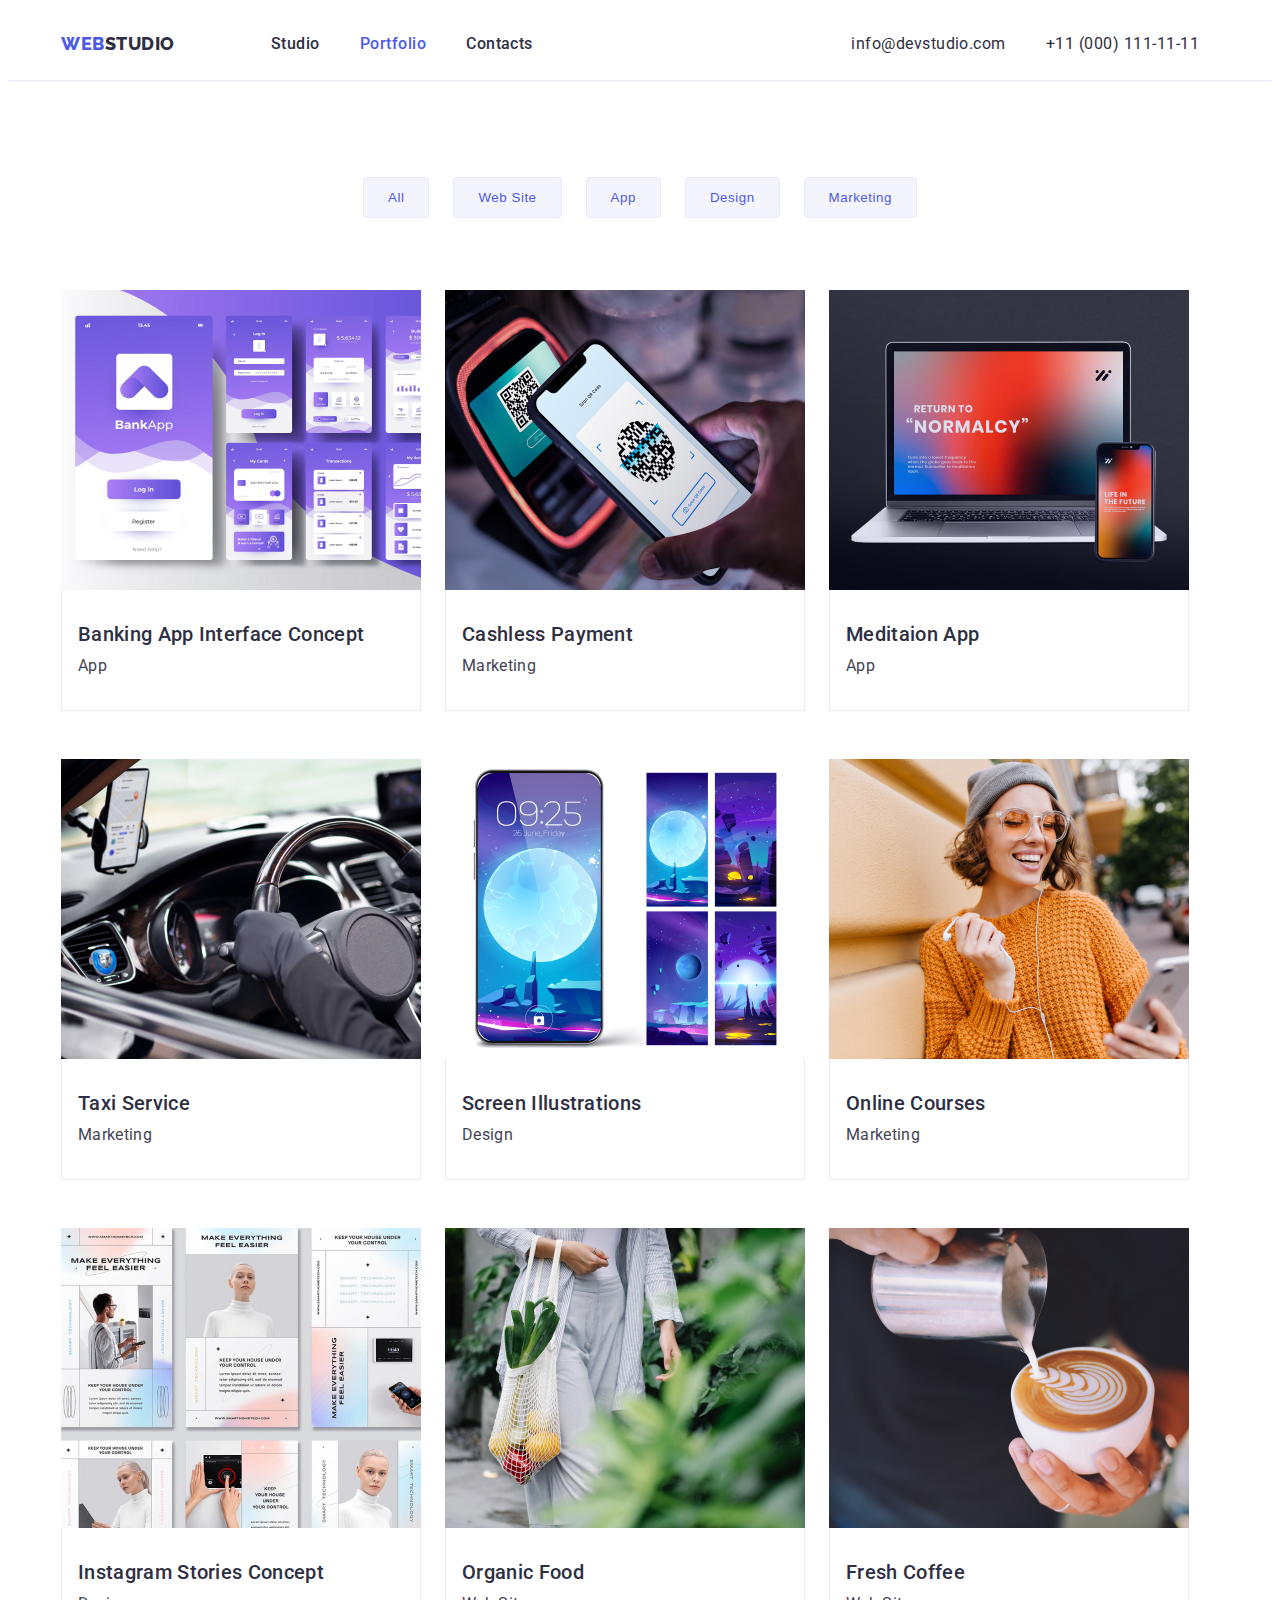
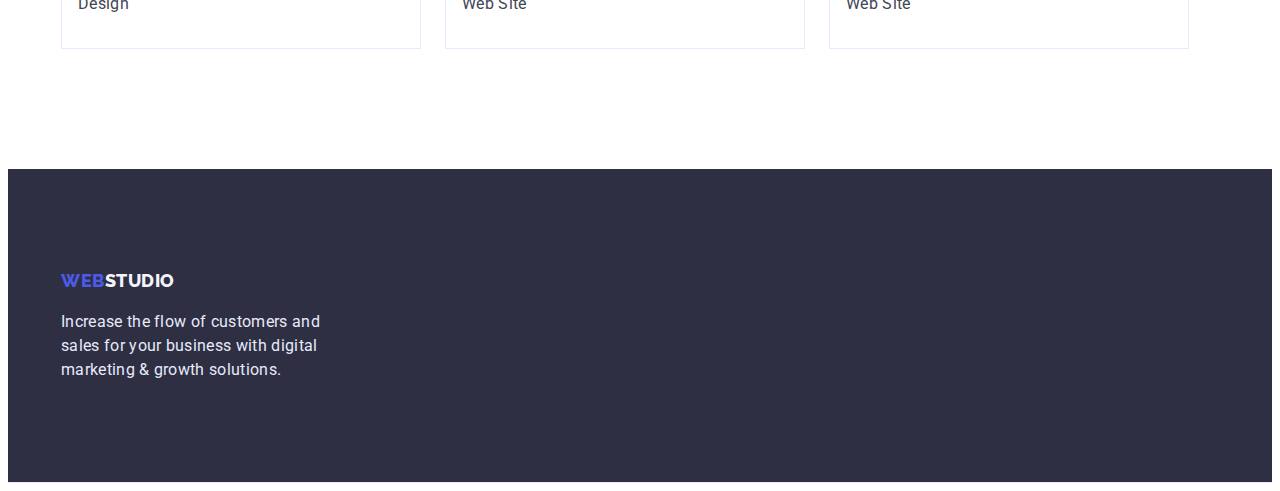
==== portfolio.html @ f0f3fbc9 "Initial commit" ====
<!DOCTYPE html>
<html lang="en">
<head>
    <meta charset="UTF-8">
    <meta http-equiv="X-UA-Compatible" content="IE=edge">
    <meta name="viewport" content="width=device-width, initial-scale=1.0">
    <title>Document</title>
    <link rel="preconnect" href="https://fonts.googleapis.com">
    <link rel="preconnect" href="https://fonts.gstatic.com" crossorigin>
    <link rel="stylesheet" href="https://fonts.googleapis.com/css2?family=Raleway:wght@800&family=Roboto:wght@400;500;700;900&display=swap">
    <link rel="stylesheet" href="https://cdnjs.cloudflare.com/ajax/libs/modern-normalize/1.1.0/modern-normalize.min.css" integrity="sha512-wpPYUAdjBVSE4KJnH1VR1HeZfpl1ub8YT/NKx4PuQ5NmX2tKuGu6U/JRp5y+Y8XG2tV+wKQpNHVUX03MfMFn9Q==" crossorigin="anonymous" referrerpolicy="no-referrer" />
    <link rel="stylesheet" href="./css/styles.css">
</head>
<body> 
    <header class="header">
        <div class="container">
            <div class="header-container">
                <nav class="header-nav">
                    <a class="logo" href="./index.html">WEB<span class="logo-second">STUDIO</span></a>
                    <ul class="header-menu">
                        <li><a href="./index.html" class="header-link">Studio</a></li>
                        <li><a href="./portfolio.html" class="header-link current">Portfolio</a></li>
                        <li><a href="" class="header-link">Contacts</a></li>
                    </ul>
                </nav>
                <address class="header-address">
                    <ul class="header-menu">
                        <li><a class="address" href="mailto:info@devstudio.com">info@devstudio.com</a></li>
                        <li><a class="address" href="tel:+110001111111">+11 (000) 111-11-11</a></li>   
                    </ul>
                </address>
            </div>
        </div>
    </header>  
    <main>
        <section class="section-buttons">
            <div class="container">
                <h1 class="visually-hidden">Filter</h1> 
                    <ul class="filter-buttons-nav">
                        <li><button class="filter-button" type="button">All</button></li>
                        <li><button class="filter-button" type="button">Web Site</button></li>
                        <li><button class="filter-button" type="button">App</button></li>
                        <li><button class="filter-button" type="button">Design</button></li>
                        <li><button class="filter-button" type="button">Marketing</button></li>
                    </ul>
                <ul class="flex-container">
                    <li class="flex-element">
                        <a href="" class="link">                                
                            <img src="./images/interface.jpg" alt="interface" width="360" height="300">
                            <div class="border">
                                <h2 class="head">Banking App Interface Concept</h2>
                                <p class="descr">App</p>
                            </div>
                        </a>
                    </li>
                    <li class="flex-element">
                        <a href="" class="link">
                            <img src="./images/payment.jpg" alt="payment" width="360" height="300">
                            <div class="border">
                            <h2 class="head">Cashless Payment</h2>
                            <p class="descr">Marketing</p>
                            </div>
                        </a>   
                    </li>
                    <li class="flex-element">
                        <a href="" class="link">
                            <img src="./images/meditaion.jpg" alt="meditaion" width="360" height="300">
                            <div class="border">
                            <h2 class="head">Meditaion App</h2>
                            <p class="descr">App</p>
                            </div>
                        </a>
                    </li>
                    <li class="flex-element">
                        <a href="" class="link">
                            <img src="./images/taxi.jpg" alt="taxi" width="360" height="300">
                            <div class="border">
                            <h2 class="head">Taxi Service</h2>
                            <p class="descr">Marketing</p>
                            </div>
                            
                        </a>
                    </li>
                    <li class="flex-element">
                        <a href="" class="link">
                            <img src="./images/screen.jpg" alt="screen" width="360" height="300">
                            <div class="border">
                            <h2 class="head">Screen Illustrations</h2>
                            <p class="descr">Design</p>
                            </div>
                        </a>
                    </li>
                    <li class="flex-element">
                        <a href="" class="link">
                            <img src="./images/courses.jpg" alt="courses" width="360" height="300">
                            <div class="border">
                            <h2 class="head">Online Courses</h2>
                            <p class="descr">Marketing</p>
                            </div>
                        </a>
                    </li>
                    <li class="flex-element">
                        <a href="" class="link">
                            <img src="./images/stories.jpg" alt="stories" width="360" height="300">
                            <div class="border">
                            <h2 class="head">Instagram Stories Concept</h2>
                            <p class="descr">Design</p>
                            </div>
                        </a>
                    </li>
                    <li class="flex-element">
                        <a href="" class="link">
                            <img src="./images/food.jpg" alt="food" width="360" height="300">
                            <div class="border">
                            <h2 class="head">Organic Food</h2>
                            <p class="descr">Web Site</p>
                            </div>
                        </a>
                    </li>
                    <li class="flex-element">
                        <a href="" class="link">
                            <img src="./images/coffee.jpg" alt="coffee" width="360" height="300">
                            <div class="border">
                            <h2 class="head">Fresh Coffee</h2>
                            <p class="descr">Web Site</p>
                            </div>
                        </a>
                    </li>
                </ul>
            </div>
        </section>
    </main>
<footer class="footer">
    <div class="container">
            <a class="logo" href="./index.html">WEB<span class="logo-second">STUDIO</span></a>
            <p class="descr">
                Increase the flow of customers and sales for your business with digital marketing & growth solutions.
            </p>
    </div>
</footer>
</body>
</html>
---- css/styles.css ----
:root {
--color-text-primary: #2E2F42;
--color-text-secondary: #434455;
--color-brand: #4D5AE5;
--color-white: #FFFFFF;
--color-footer: #E7E9FC;
--button-hover: #404BBF;
--button-filter-bcg: #F4F4FD;
--line-height-h-text: 1.2;
--line-height-p-text: 1.5;
}

body { 
    color: var(--color-text-primary);
    font-family: 'Roboto', sans-serif;
    font-weight: 400;
    font-size: 16px;
    letter-spacing: 0.02em;
    line-height: var(--line-height-p-text)
}

ul {
    list-style-type: none;
}

/*Header*/

.logo {
    color: var(--color-brand);
    font-family: 'Raleway';
    font-weight: 800;
    font-size: 18px;
    line-height: 1.33;
    letter-spacing: 0.03em;
    text-decoration: none;
    padding: 24px 0;
}

.logo .logo-second {
    color: var(--color-text-primary);
}

.header-link {
    color: var(--color-text-primary);
    text-decoration: none;
    font-family: 'Roboto';
    font-weight: 500;
    font-size: 16px;
    letter-spacing: 0.03em;
    line-height: var(--line-height-p-text);
    padding: 24px 20px; 
    margin: 0;
}

.header-menu:first-child {
    padding-left: 0;
}

.header-menu:last-child {
    padding-right: 0;
}

.header-link:hover,
.header-link:focus {
    text-decoration: underline;
    color: var(--color-brand);
}

.header-link.current {
    color: var(--color-brand)
}

.address {
    color: var(--color-text-primary);
    text-decoration: none;
    font-style: normal;
    font-size: 16px;
    letter-spacing: 0.03em; 
    line-height: var(--line-height-p-text)  
}

.address:hover,
.address:focus {
    color: var(--color-brand);
}

/*Hero*/

.hero {
    background-color: var(--color-text-primary);
    text-align: center;
    padding: 188px 472px;
}

.hero .text {
    color: var(--color-white);
    font-size: 56px;
    line-height: 1.07;
    letter-spacing: 0.02em;
    margin: 0;
    padding: 0;
    margin-bottom: 48px;
}

.hero .button {
    background-color: var(--color-brand);
    color: var(--color-white);
    font-weight: 500;
    cursor: pointer;
    box-shadow: 0px 4px 4px rgba(0, 0, 0, 0.15);
    border-radius: 4px;
    padding: 16px 32px;
    border: none;
}

.button:hover,
.button:focus {
    background-color: var(--button-hover);
}

/*Section*/

.section {
    padding-top: 120px;
    padding-bottom: 120px;
}

.section-image {
    padding-bottom: 120px;
}

.section-team {
    background-color: var(--button-filter-bcg);
    padding-bottom: 120px;
}

.people {
    background-color: var(--color-white);
    text-align: center;
    box-shadow: 0px 1px 6px rgba(46, 47, 66, 0.08), 0px 1px 1px rgba(46, 47, 66, 0.16), 0px 2px 1px rgba(46, 47, 66, 0.08);
    border-radius: 0px 0px 4px 4px;
}

.header-link {
    text-decoration: none;
}

.head {
    color: var(--color-text-primary);
    font-weight: 500;
    font-size: 20px;
    line-height: var(--line-height-h-text);
    margin: 0;
    margin-bottom: 8px;
}

.descr {
    color: var(--color-text-secondary);
    margin: 0;
}

.section-name {
    font-size: 36px;
    line-height: 1.1;
    text-transform: capitalize;
    text-align: center;
    margin: 0;
    margin-bottom: 72px;
}

/*Footer*/

.footer .logo-second {
    color: var(--button-filter-bcg);
}

.footer .descr {
    color: var(--color-footer);
    padding: 0;
    width: 264px;
    margin-top: 16px;
    margin-right: 0;
    
}

.footer {
    background-color: var(--color-text-primary);
    border-bottom: 1px solid var(--color-footer);
    padding-top: 100px;
    padding-bottom: 100px;

}

/*Portfolio*/

.filter-button {
    color: var(--color-brand);
    background-color: var(--button-filter-bcg);
    font-weight: 500;
    letter-spacing: 0.04em;
    cursor: pointer;
    border: 1px solid var(--color-footer);
    border-radius: 4px; 
    padding:12px 24px; 
}

.link {
    text-decoration: none;
}

.filter-button:hover,
.filter-button:focus {
    color: var(--color-white);
    background-color: var(--button-hover);
}

/* Container */

.container {
    max-width: 1158px;
    padding: 0 15px;
    margin: 0 auto;
}

/*Позиционирование*/

.header {
    background: var(--color-white);
    border-bottom: 1px solid var(--color-footer);
}

.header-container {
    display: flex;
    align-items: center;
}

.header-nav {
    display: flex;
    align-items: center;
    flex-grow: 1;
    gap: 76px;
}

.header-menu {
    display: flex;
    padding: 24px 0;
    margin: 0;
}

 .header-address {
    display: flex;
    align-items: center;
}

.address {
    padding: 20px;
}

.ul-list {
    display: flex;
    padding-left: 0;
    gap: 24px;
    margin: 0;
}

.section-team {
    padding: 120px;
}

.people .head {
    margin-top: 32px;
}

.people .descr {
    margin-bottom: 32px;
}

.visually-hidden {
    position: absolute;
    width: 1px;
    height: 1px;
    margin: -1px;
    border: 0;
    padding: 0;
    white-space: nowrap;
    clip-path: inset(100%);
    clip: rect(0 0 0 0);
    overflow: hidden;
}

.section-buttons {
    padding-top: 96px;
    padding-bottom: 120px;
}

.filter-buttons-nav {
    display: flex;
    gap: 24px;
    margin-bottom: 72px;
    margin-top: 0;
    justify-content: center;
    align-items: center; 
    padding-left: 0;
}

.flex-container {
    display: flex;
    flex-wrap: wrap;
    padding: 0;
    margin: 0;
}

.flex-element {
    margin-bottom: 48px;
    margin-right: 24px;
}

.flex-element:hover,
.flex-element:focus {
    box-shadow: 0px 1px 6px rgba(46, 47, 66, 0.08), 0px 1px 1px rgba(46, 47, 66, 0.16), 0px 2px 1px rgba(46, 47, 66, 0.08);
}

.flex-element:nth-last-child(-n+3) {
    margin-bottom: 0;
}

.flex-element:nth-child(3n) {
    margin-right: 0;
}

.flex-element .head {
    margin-bottom: 8px;
}

img {
    display: block;
}

.border {
    border: 1px solid var(--color-footer);
    padding-top: 32px;
    padding-bottom: 32px;
    padding-left: 16px;
    border-top: none;
}  

/* Hemework 4 */
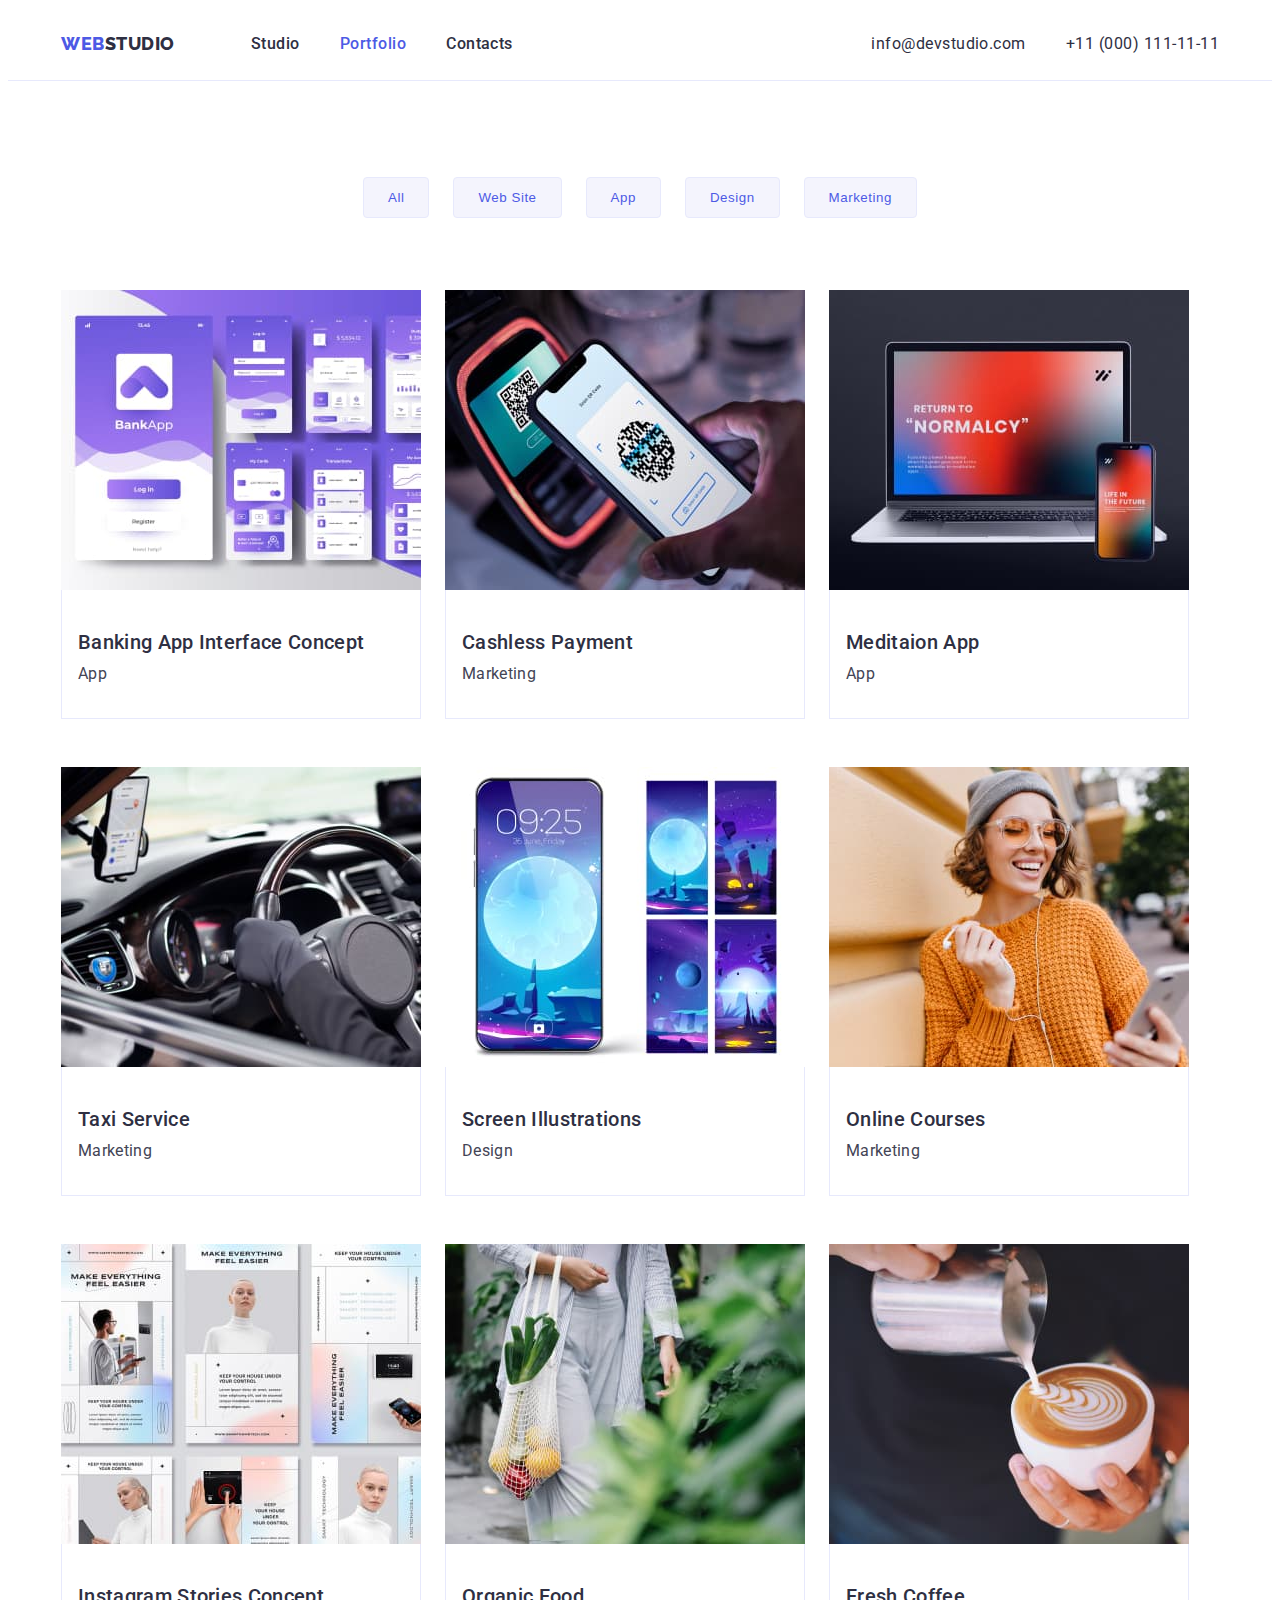
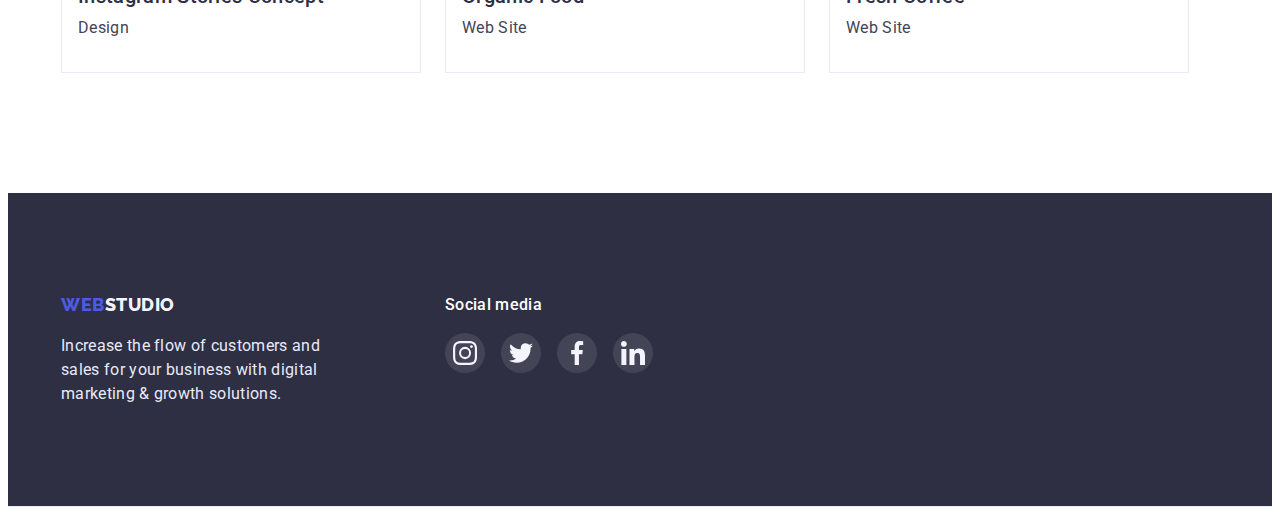
==== commit d0946f7e: "Update files" ====
--- a/portfolio.html
+++ b/portfolio.html
@@ -54,7 +54,7 @@
                         </a>
                     </li>
                     <li class="flex-element">
-                        <a href="" class="link">
+                        <a href="#" class="link">
                             <img src="./images/payment.jpg" alt="payment" width="360" height="300">
                             <div class="border">
                             <h2 class="head">Cashless Payment</h2>
@@ -63,7 +63,7 @@
                         </a>   
                     </li>
                     <li class="flex-element">
-                        <a href="" class="link">
+                        <a href="#" class="link">
                             <img src="./images/meditaion.jpg" alt="meditaion" width="360" height="300">
                             <div class="border">
                             <h2 class="head">Meditaion App</h2>
@@ -72,7 +72,7 @@
                         </a>
                     </li>
                     <li class="flex-element">
-                        <a href="" class="link">
+                        <a href="#" class="link">
                             <img src="./images/taxi.jpg" alt="taxi" width="360" height="300">
                             <div class="border">
                             <h2 class="head">Taxi Service</h2>
@@ -82,7 +82,7 @@
                         </a>
                     </li>
                     <li class="flex-element">
-                        <a href="" class="link">
+                        <a href="#" class="link">
                             <img src="./images/screen.jpg" alt="screen" width="360" height="300">
                             <div class="border">
                             <h2 class="head">Screen Illustrations</h2>
@@ -91,7 +91,7 @@
                         </a>
                     </li>
                     <li class="flex-element">
-                        <a href="" class="link">
+                        <a href="#" class="link">
                             <img src="./images/courses.jpg" alt="courses" width="360" height="300">
                             <div class="border">
                             <h2 class="head">Online Courses</h2>
@@ -100,7 +100,7 @@
                         </a>
                     </li>
                     <li class="flex-element">
-                        <a href="" class="link">
+                        <a href="#" class="link">
                             <img src="./images/stories.jpg" alt="stories" width="360" height="300">
                             <div class="border">
                             <h2 class="head">Instagram Stories Concept</h2>
@@ -109,7 +109,7 @@
                         </a>
                     </li>
                     <li class="flex-element">
-                        <a href="" class="link">
+                        <a href="#" class="link">
                             <img src="./images/food.jpg" alt="food" width="360" height="300">
                             <div class="border">
                             <h2 class="head">Organic Food</h2>
@@ -118,7 +118,7 @@
                         </a>
                     </li>
                     <li class="flex-element">
-                        <a href="" class="link">
+                        <a href="#" class="link">
                             <img src="./images/coffee.jpg" alt="coffee" width="360" height="300">
                             <div class="border">
                             <h2 class="head">Fresh Coffee</h2>
@@ -130,13 +130,48 @@
             </div>
         </section>
     </main>
-<footer class="footer">
-    <div class="container">
-            <a class="logo" href="./index.html">WEB<span class="logo-second">STUDIO</span></a>
-            <p class="descr">
+    <footer class="footer">
+        <div class="container">
+            <div class="footer-logo">
+                <a class="logo" href="./index.html">WEB<span class="logo-second">STUDIO</span></a>
+                <p class="descr">
                 Increase the flow of customers and sales for your business with digital marketing & growth solutions.
             </p>
-    </div>
-</footer>
+            </div>
+            <div class="footer-icons">
+                <h3>Social media</h3>
+                <ul class="social-list">
+                    <li class="social-list-item">
+                        <a href="" class="social-list-link">
+                            <svg class="social-list-icon" width="24" height="24">
+                                <use href="./images/symbol-defs.svg#instagram"></use>
+                            </svg>
+                        </a>
+                    </li>
+                    <li class="social-list-item">
+                        <a href="" class="social-list-link">
+                            <svg class="social-list-icon" width="24" height="24">
+                                <use href="./images/symbol-defs.svg#twitter"></use>
+                            </svg>
+                        </a>
+                    </li>
+                    <li class="social-list-item">
+                        <a href="" class="social-list-link">
+                            <svg class="social-list-icon" width="24" height="24">
+                                <use href="./images/symbol-defs.svg#facebook"></use>
+                            </svg>
+                        </a>
+                    </li>
+                    <li class="social-list-item">
+                        <a href="" class="social-list-link">
+                            <svg class="social-list-icon" width="24" height="24">
+                                <use href="./images/symbol-defs.svg#linkedin"></use>
+                            </svg>
+                        </a>
+                    </li>
+                </ul>
+            </div>
+        </div>
+    </footer>
 </body>
 </html>
--- a/css/styles.css
+++ b/css/styles.css
@@ -6,6 +6,7 @@
 --color-footer: #E7E9FC;
 --button-hover: #404BBF;
 --button-filter-bcg: #F4F4FD;
+--color-customers: #8E8F99;
 --line-height-h-text: 1.2;
 --line-height-p-text: 1.5;
 }
@@ -48,7 +49,7 @@
     font-size: 16px;
     letter-spacing: 0.03em;
     line-height: var(--line-height-p-text);
-    padding: 24px 20px; 
+    padding: 24px 0; 
     margin: 0;
 }
 
@@ -87,17 +88,27 @@
 /*Hero*/
 
 .hero {
-    background-color: var(--color-text-primary);
+    max-width: 1440px;
+    margin: 0 auto;
     text-align: center;
-    padding: 188px 472px;
+    padding: 188px 0;
+    background-image: linear-gradient(
+        to right,
+        rgba(46, 47, 66, 0.7),
+        rgba(46, 47, 66, 0.7)
+    ),
+    url(../images/hero.jpg);
+    background-position: center;
+    background-repeat: no-repeat;
 }
 
 .hero .text {
     color: var(--color-white);
     font-size: 56px;
     line-height: 1.07;
+    max-width: 496px;
     letter-spacing: 0.02em;
-    margin: 0;
+    margin: 0 auto;
     padding: 0;
     margin-bottom: 48px;
 }
@@ -111,6 +122,8 @@
     border-radius: 4px;
     padding: 16px 32px;
     border: none;
+    font-size: 16px;
+    line-height: 1.5;
 }
 
 .button:hover,
@@ -121,8 +134,7 @@
 /*Section*/
 
 .section {
-    padding-top: 120px;
-    padding-bottom: 120px;
+    padding: 120px 0;
 }
 
 .section-image {
@@ -131,7 +143,6 @@
 
 .section-team {
     background-color: var(--button-filter-bcg);
-    padding-bottom: 120px;
 }
 
 .people {
@@ -150,8 +161,7 @@
     font-weight: 500;
     font-size: 20px;
     line-height: var(--line-height-h-text);
-    margin: 0;
-    margin-bottom: 8px;
+    margin: 8px 0;
 }
 
 .descr {
@@ -179,8 +189,6 @@
     padding: 0;
     width: 264px;
     margin-top: 16px;
-    margin-right: 0;
-    
 }
 
 .footer {
@@ -188,7 +196,41 @@
     border-bottom: 1px solid var(--color-footer);
     padding-top: 100px;
     padding-bottom: 100px;
-
+}
+
+.footer .container {
+    display: flex;
+    gap: 120px;
+}
+
+.footer h3 {
+    color: var(--color-white);
+    font-weight: 500;
+    font-size: 16px;
+    letter-spacing: 0.02em;
+    line-height: var(--line-height-p-text);
+    margin-bottom: 16px;
+    margin-top: 0;
+    text-align: start;
+}
+
+.footer .social-list {
+    margin: 0;
+    padding: 0;
+    gap: 16px;
+}
+
+.footer .social-list-link {
+    background-color: rgba(255, 255, 255, 0.1);
+}
+
+.footer .social-list-link:hover,
+.footer .social-list-link:focus {
+    background-color:  #31D0AA;;
+}
+
+.footer-logo {
+    display: block;
 }
 
 /*Portfolio*/
@@ -212,6 +254,8 @@
 .filter-button:focus {
     color: var(--color-white);
     background-color: var(--button-hover);
+    border-color: var(--button-hover);
+    box-shadow: 0px 3px 1px rgba(0, 0, 0, 0.1), 0px 2px 1px rgba(0, 0, 0, 0.08), 0px 2px 2px rgba(0, 0, 0, 0.12);
 }
 
 /* Container */
@@ -222,7 +266,7 @@
     margin: 0 auto;
 }
 
-/*Позиционирование*/
+/*Position*/
 
 .header {
     background: var(--color-white);
@@ -244,16 +288,18 @@
 .header-menu {
     display: flex;
     padding: 24px 0;
-    margin: 0;
+    margin: 0; 
+    gap: 40px;
 }
 
  .header-address {
     display: flex;
     align-items: center;
+    gap: 40px;
 }
 
 .address {
-    padding: 20px;
+    padding: 24px 0;
 }
 
 .ul-list {
@@ -263,16 +309,21 @@
     margin: 0;
 }
 
+.team-card {
+    padding: 32px 0;
+}
+
 .section-team {
     padding: 120px;
 }
 
 .people .head {
-    margin-top: 32px;
+    margin-top: 0;
+    margin-bottom: 8px;
 }
 
 .people .descr {
-    margin-bottom: 32px;
+    margin-bottom: 8px;
 }
 
 .visually-hidden {
@@ -315,21 +366,28 @@
     margin-right: 24px;
 }
 
+.flex-element:nth-last-child(-n+3) {
+    margin-bottom: 0;
+}
+
+.flex-element:nth-child(3n) {
+    margin-right: 0;
+}
+
+.flex-element .head {
+    margin-bottom: 8px;
+}
+
+/* .link:hover,
+.link:focus {
+    box-shadow: 0px 1px 6px rgba(46, 47, 66, 0.08), 0px 1px 1px rgba(46, 47, 66, 0.16), 0px 2px 1px rgba(46, 47, 66, 0.08);
+}   
+Сверху тень для ссылок, которая не работает, снизу тень для списка которая работает) Как сделать чтобы для ссылок работала?
+*/
+
 .flex-element:hover,
 .flex-element:focus {
     box-shadow: 0px 1px 6px rgba(46, 47, 66, 0.08), 0px 1px 1px rgba(46, 47, 66, 0.16), 0px 2px 1px rgba(46, 47, 66, 0.08);
-}
-
-.flex-element:nth-last-child(-n+3) {
-    margin-bottom: 0;
-}
-
-.flex-element:nth-child(3n) {
-    margin-right: 0;
-}
-
-.flex-element .head {
-    margin-bottom: 8px;
 }
 
 img {
@@ -344,27 +402,77 @@
     border-top: none;
 }  
 
-/* Hemework 4 */
-
-
-
-
-
-
-
-
-
-
-
-
-
-
-
-
-
-
-
-
-
-
-
+/* Icons */
+
+.icons-features {
+    display: block;
+    background-color: var(--button-filter-bcg);
+    border-radius: 4px;
+    padding: 24px 0;
+    align-items: center;
+    margin: 0;
+}
+
+.social-list {
+    display: flex;
+    gap: 24px;
+    padding-left: 0;
+    justify-content: center;
+}
+
+.social-list-link {
+    display: flex;
+    justify-content: center;
+    align-items: center;
+    width: 40px;
+    height: 40px;
+    border-radius: 50%;
+    background-color: var(--color-brand);
+}
+
+.social-list-link:hover,
+.social-list-link:focus {
+    background-color: var(--button-hover);
+}
+
+.li-customers {
+    width: 168px;
+    height: 88px;
+}
+
+.link-customers {
+    display: flex;
+    fill: var(--color-customers);
+    padding: 16px 32px;
+    border: 1px solid var(--color-customers);
+    border-radius: 4px;
+}
+
+.link-customers:hover,
+.link-customers:focus {
+    fill: var(--button-hover);
+    border-color: var(--button-hover);
+} 
+
+
+
+
+
+
+
+
+
+
+
+
+
+
+
+
+
+
+
+
+
+
+
